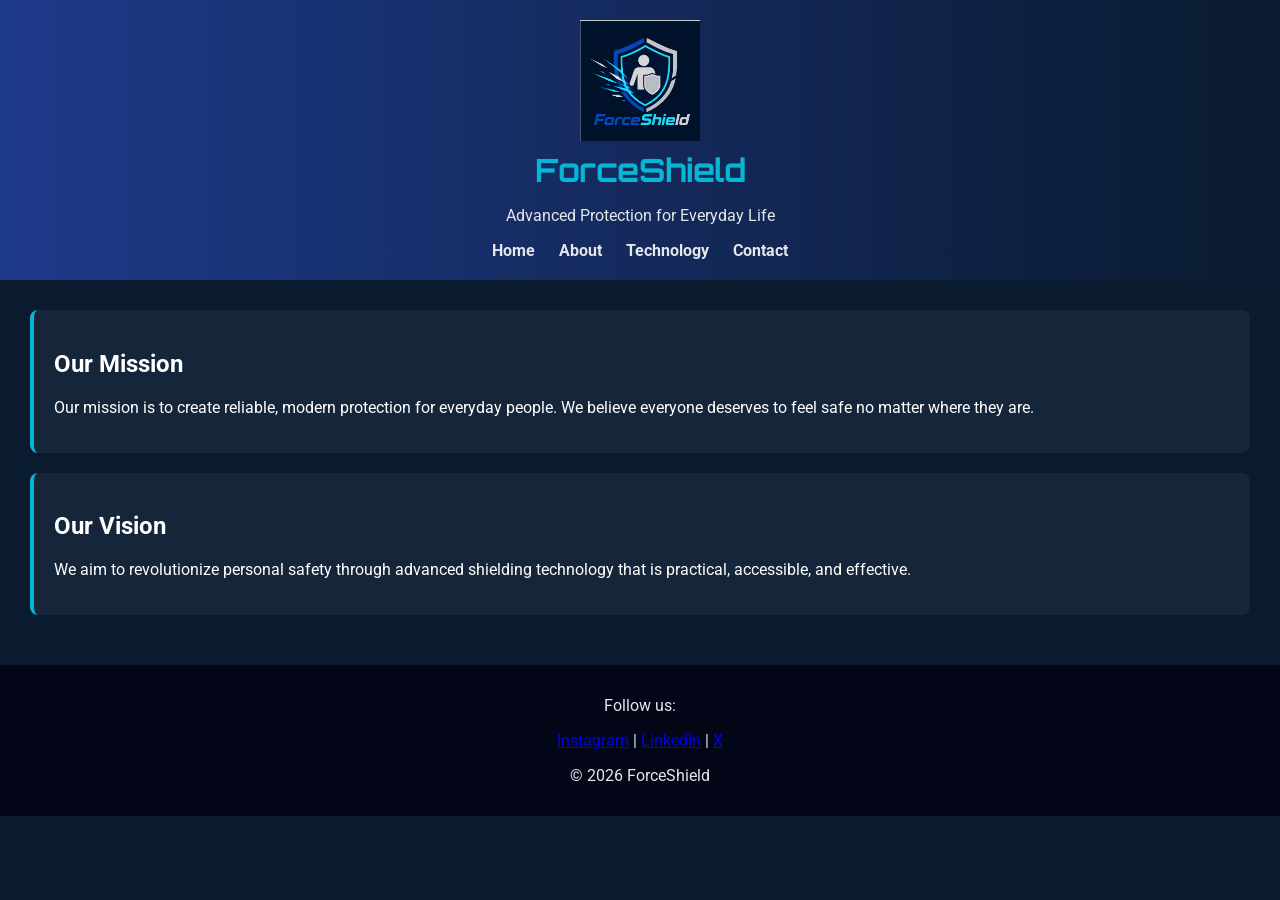
==== about.html @ 76e5e792 "uploaded business website files" ====
<!DOCTYPE html>
<html lang="en">
<head>
<meta charset="UTF-8">
<title>ForceShield | About</title>
<link rel="stylesheet" href="style.css">
</head>
<body>

<header>
<img src="ForceShield.png" alt="ForceShield Logo" class="logo">
<h1>ForceShield</h1>
<p>Advanced Protection for Everyday Life</p>

<nav>
<a href="index.html">Home</a>
<a href="about.html">About</a>
<a href="services.html">Technology</a>
<a href="contact.html">Contact</a>
</nav>
</header>

<main>
<section>
<h2>Our Mission</h2>
<p>
Our mission is to create reliable, modern protection for everyday people.
We believe everyone deserves to feel safe no matter where they are.
</p>
</section>

<section>
<h2>Our Vision</h2>
<p>
We aim to revolutionize personal safety through advanced shielding technology
that is practical, accessible, and effective.
</p>
</section>
</main>

<footer>
<p>Follow us:</p>
<a href="#">Instagram</a> |
<a href="#">LinkedIn</a> |
<a href="#">X</a>
<p>© 2026 ForceShield</p>
</footer>

</body>
</html>
---- style.css ----
@import url('https://fonts.googleapis.com/css2?family=Orbitron:wght@500&family=Roboto&display=swap');

:root {
    --primary: #1E3A8A;
    --accent: #06B6D4;
    --neutral: #E5E7EB;
}

body {
    margin: 0;
    font-family: 'Roboto', sans-serif;
    background-color: #0a1a2f;
    color: white;
}

/* HEADER */
header {
    background: linear-gradient(90deg, var(--primary), #0a1a2f);
    text-align: center;
    padding: 20px;
}

.logo {
    width: 120px;
}

header h1 {
    font-family: 'Orbitron', sans-serif;
    color: var(--accent);
    margin: 5px 0;
}

header p {
    color: var(--neutral);
}

/* NAV */
nav a {
    color: var(--neutral);
    margin: 10px;
    text-decoration: none;
    font-weight: bold;
}

nav a:hover {
    color: var(--accent);
}

/* MAIN */
main {
    padding: 30px;
}

section {
    background-color: rgba(255,255,255,0.05);
    border-left: 4px solid var(--accent);
    padding: 20px;
    margin-bottom: 20px;
    border-radius: 8px;
}

/* FORM */
form input, form textarea {
    width: 100%;
    padding: 8px;
    margin-top: 5px;
}

button {
    background: var(--accent);
    color: black;
    border: none;
    padding: 10px 15px;
    cursor: pointer;
    font-weight: bold;
}

button:hover {
    background: #0891b2;
}

/* FOOTER */
footer {
    background-color: #020617;
    text-align: center;
    padding: 15px;
    color: var(--neutral);
}
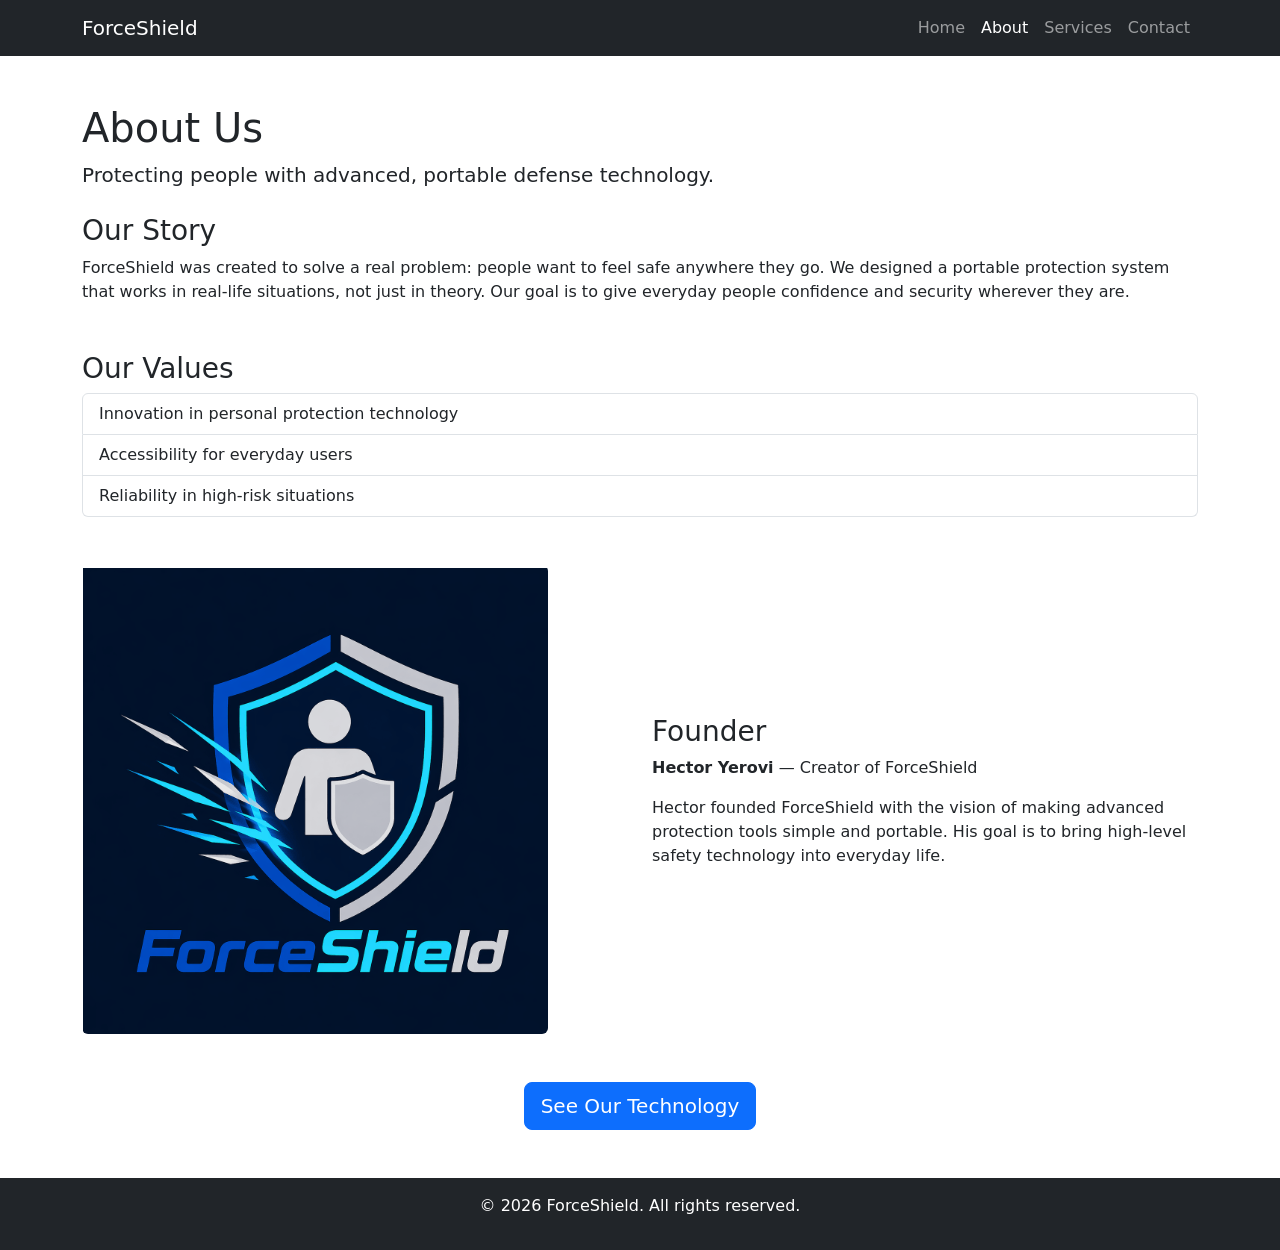
==== commit e0778da3: "Update about.html" ====
--- a/about.html
+++ b/about.html
@@ -3,48 +3,83 @@
 <head>
 <meta charset="UTF-8">
 <title>ForceShield | About</title>
-<link rel="stylesheet" href="style.css">
+<link href="https://cdn.jsdelivr.net/npm/bootstrap@5.3.0/dist/css/bootstrap.min.css" rel="stylesheet">
 </head>
+
 <body>
 
-<header>
-<img src="ForceShield.png" alt="ForceShield Logo" class="logo">
-<h1>ForceShield</h1>
-<p>Advanced Protection for Everyday Life</p>
+<!-- Navbar -->
+<nav class="navbar navbar-expand-lg navbar-dark bg-dark">
+  <div class="container">
+    <a class="navbar-brand" href="index.html">ForceShield</a>
 
-<nav>
-<a href="index.html">Home</a>
-<a href="about.html">About</a>
-<a href="services.html">Technology</a>
-<a href="contact.html">Contact</a>
+    <ul class="navbar-nav ms-auto">
+      <li class="nav-item"><a class="nav-link" href="index.html">Home</a></li>
+      <li class="nav-item"><a class="nav-link active" href="about.html">About</a></li>
+      <li class="nav-item"><a class="nav-link" href="services.html">Services</a></li>
+      <li class="nav-item"><a class="nav-link" href="contact.html">Contact</a></li>
+    </ul>
+  </div>
 </nav>
-</header>
 
-<main>
-<section>
-<h2>Our Mission</h2>
-<p>
-Our mission is to create reliable, modern protection for everyday people.
-We believe everyone deserves to feel safe no matter where they are.
-</p>
-</section>
+<!-- Page Header -->
+<div class="container mt-5">
+  <h1>About Us</h1>
+  <p class="lead">Protecting people with advanced, portable defense technology.</p>
+</div>
 
-<section>
-<h2>Our Vision</h2>
-<p>
-We aim to revolutionize personal safety through advanced shielding technology
-that is practical, accessible, and effective.
-</p>
-</section>
-</main>
+<!-- Origin Story -->
+<div class="container mt-4">
+  <h3>Our Story</h3>
+  <p>
+    ForceShield was created to solve a real problem: people want to feel safe anywhere they go.
+    We designed a portable protection system that works in real-life situations, not just in theory.
+    Our goal is to give everyday people confidence and security wherever they are.
+  </p>
+</div>
 
-<footer>
-<p>Follow us:</p>
-<a href="#">Instagram</a> |
-<a href="#">LinkedIn</a> |
-<a href="#">X</a>
-<p>© 2026 ForceShield</p>
+<!-- Mission / Values -->
+<div class="container mt-5">
+  <h3>Our Values</h3>
+
+  <ul class="list-group">
+    <li class="list-group-item">Innovation in personal protection technology</li>
+    <li class="list-group-item">Accessibility for everyday users</li>
+    <li class="list-group-item">Reliability in high-risk situations</li>
+  </ul>
+</div>
+
+<!-- Founder Section (Grid) -->
+<div class="container mt-5">
+  <div class="row align-items-center">
+   
+    <div class="col-md-6">
+      <img src="ForceShield.png" class="img-fluid rounded" alt="Founder">
+    </div>
+
+    <div class="col-md-6">
+      <h3>Founder</h3>
+      <p><strong>Hector Yerovi</strong> — Creator of ForceShield</p>
+      <p>
+        Hector founded ForceShield with the vision of making advanced protection tools simple and portable.
+        His goal is to bring high-level safety technology into everyday life.
+      </p>
+    </div>
+
+  </div>
+</div>
+
+<!-- CTA -->
+<div class="container text-center mt-5">
+  <a href="services.html" class="btn btn-primary btn-lg">
+    See Our Technology
+  </a>
+</div>
+
+<!-- Footer -->
+<footer class="bg-dark text-white text-center p-3 mt-5">
+  <p>© 2026 ForceShield. All rights reserved.</p>
 </footer>
 
 </body>
-</html>+</html>
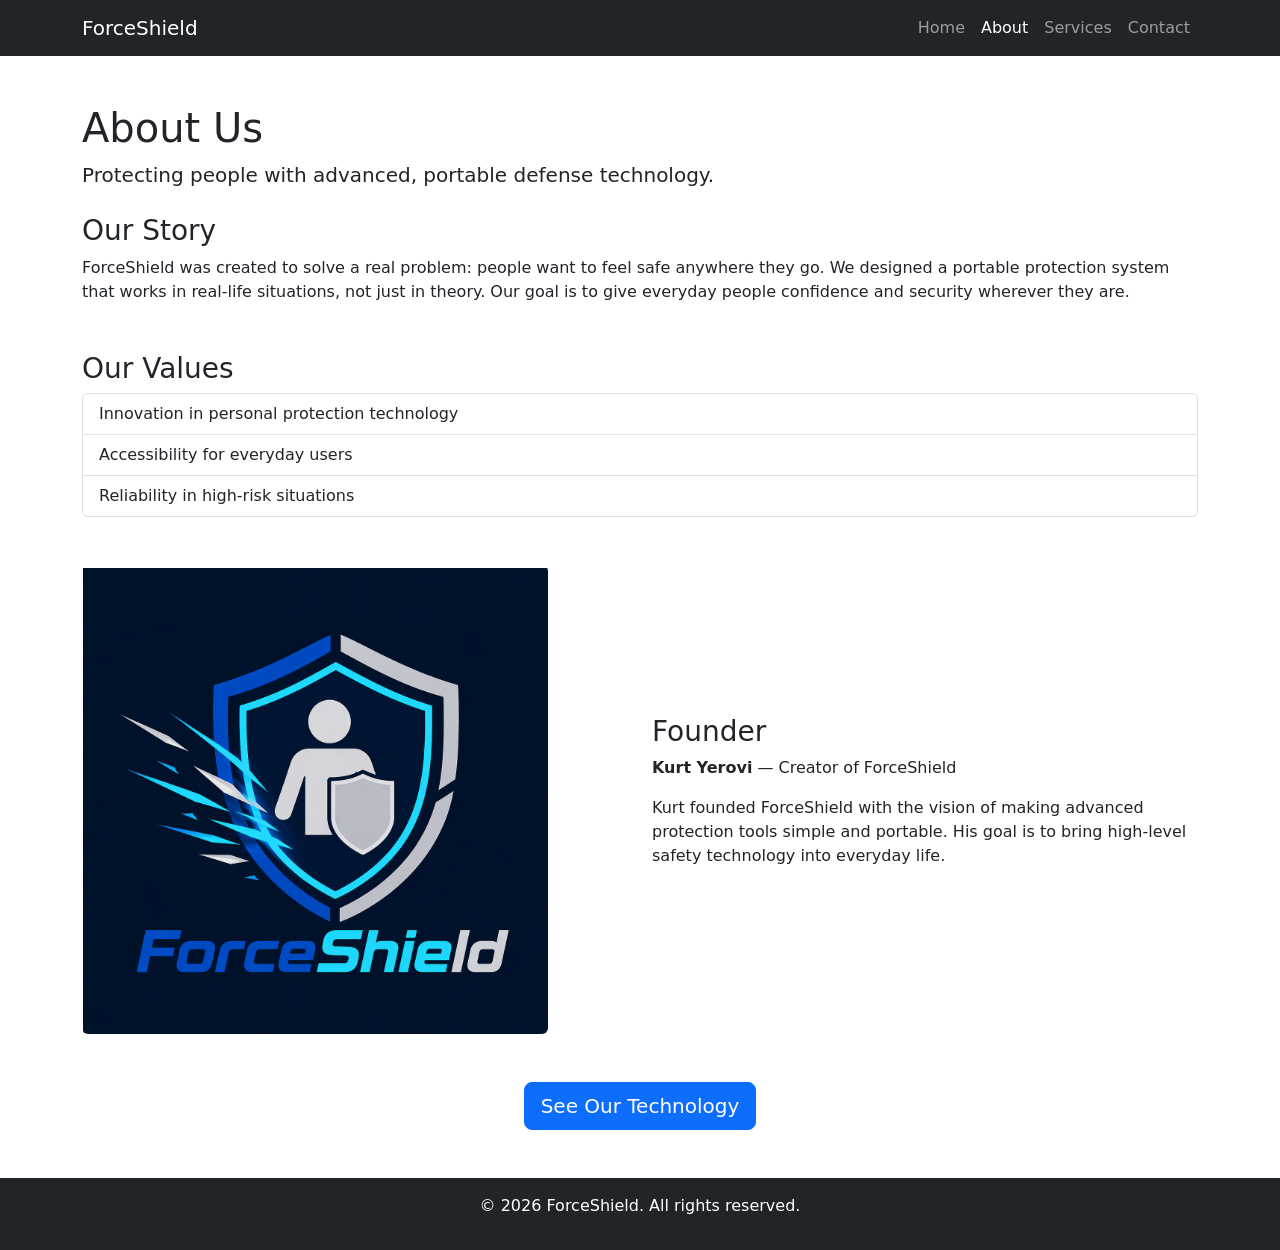
==== commit 8152bfef: "Update about.html" ====
--- a/about.html
+++ b/about.html
@@ -59,9 +59,9 @@
 
     <div class="col-md-6">
       <h3>Founder</h3>
-      <p><strong>Hector Yerovi</strong> — Creator of ForceShield</p>
+      <p><strong>Kurt Yerovi</strong> — Creator of ForceShield</p>
       <p>
-        Hector founded ForceShield with the vision of making advanced protection tools simple and portable.
+        Kurt founded ForceShield with the vision of making advanced protection tools simple and portable.
         His goal is to bring high-level safety technology into everyday life.
       </p>
     </div>
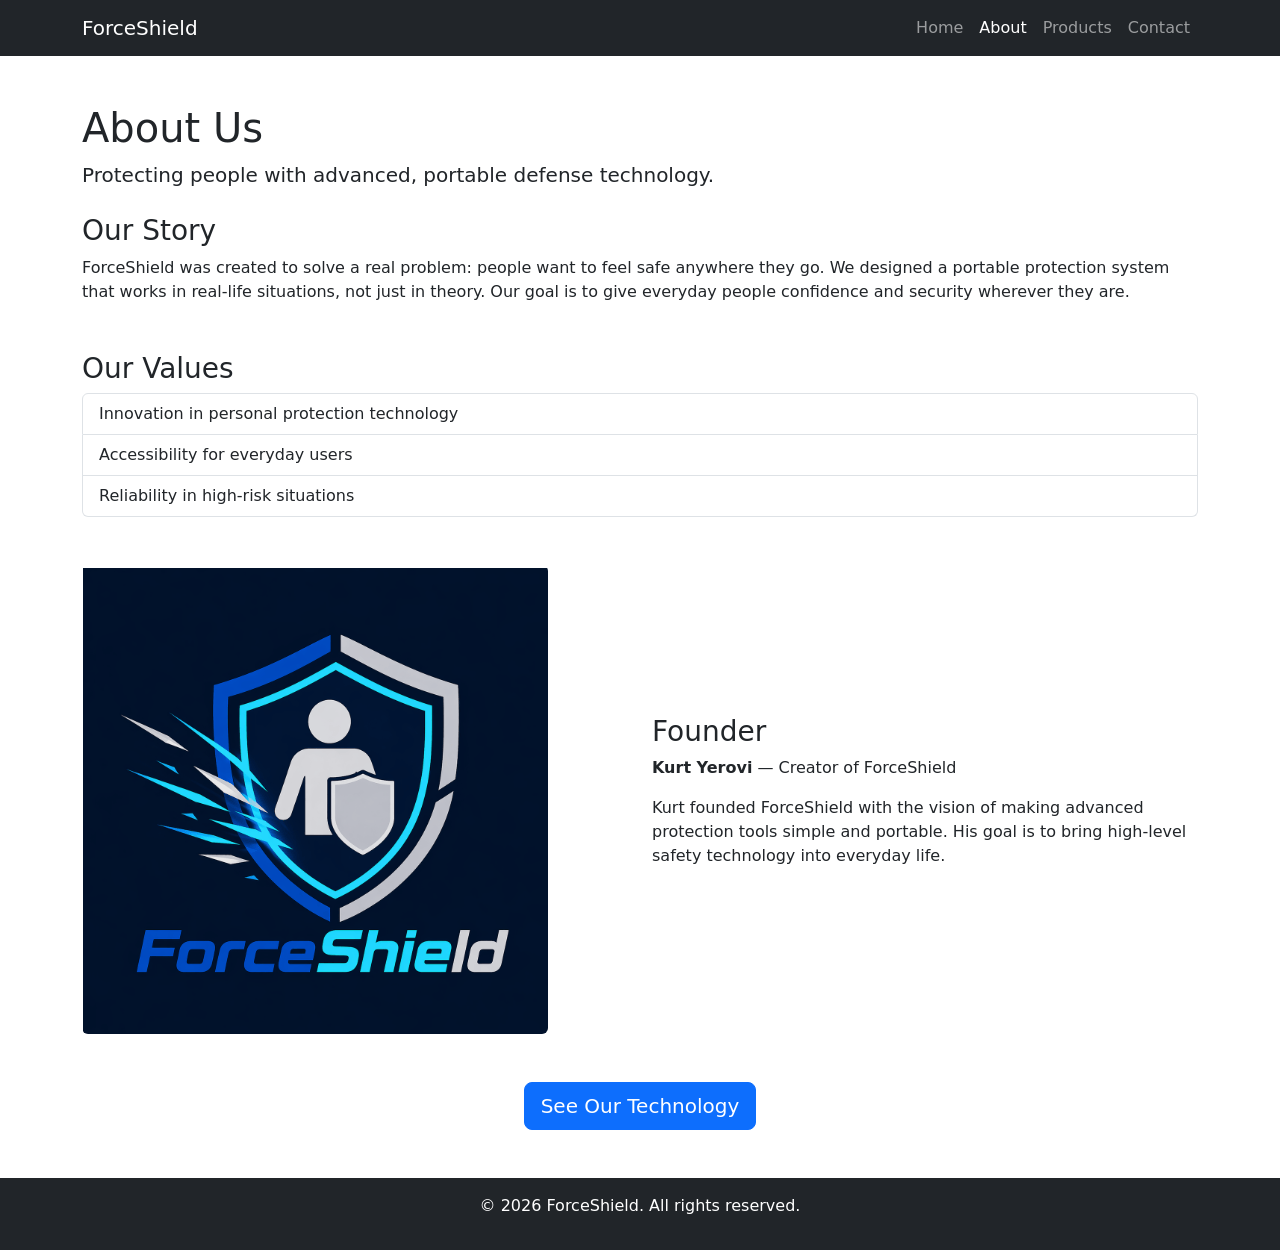
==== commit 564fdf67: "Update about.html" ====
--- a/about.html
+++ b/about.html
@@ -16,7 +16,7 @@
     <ul class="navbar-nav ms-auto">
       <li class="nav-item"><a class="nav-link" href="index.html">Home</a></li>
       <li class="nav-item"><a class="nav-link active" href="about.html">About</a></li>
-      <li class="nav-item"><a class="nav-link" href="services.html">Services</a></li>
+      <li class="nav-item"><a class="nav-link" href="services.html">Products</a></li>
       <li class="nav-item"><a class="nav-link" href="contact.html">Contact</a></li>
     </ul>
   </div>
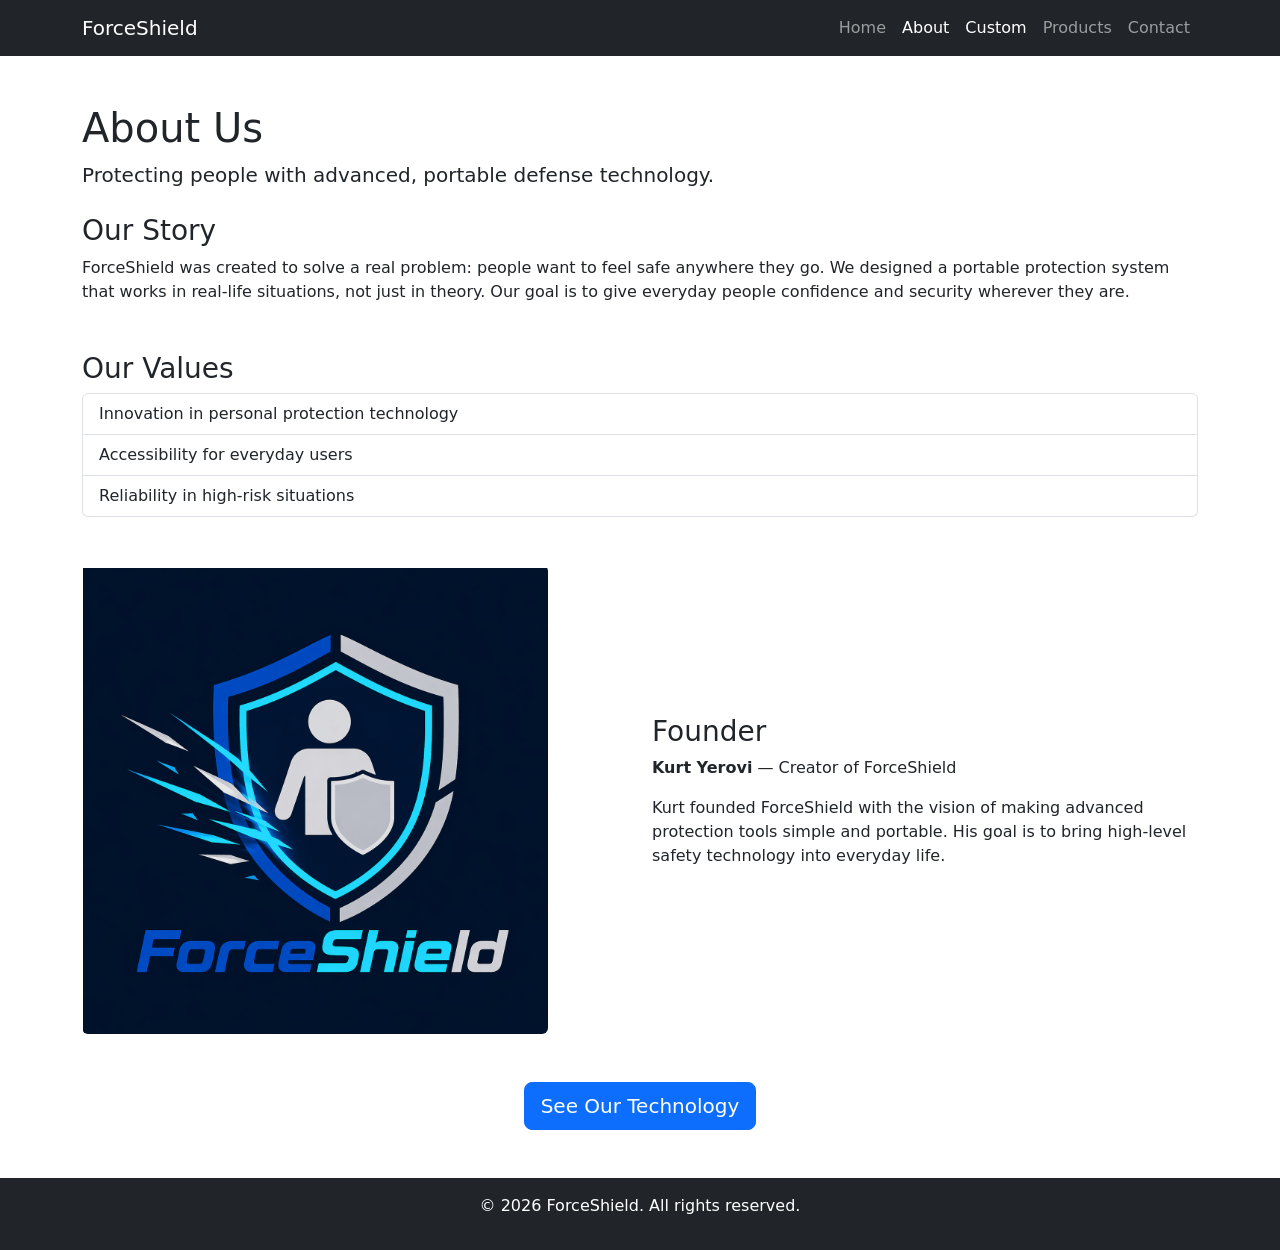
==== commit f30281ed: "Update about.html" ====
--- a/about.html
+++ b/about.html
@@ -16,6 +16,7 @@
     <ul class="navbar-nav ms-auto">
       <li class="nav-item"><a class="nav-link" href="index.html">Home</a></li>
       <li class="nav-item"><a class="nav-link active" href="about.html">About</a></li>
+       <a class="nav-link d-inline active" href="business.html">Custom</a>
       <li class="nav-item"><a class="nav-link" href="services.html">Products</a></li>
       <li class="nav-item"><a class="nav-link" href="contact.html">Contact</a></li>
     </ul>
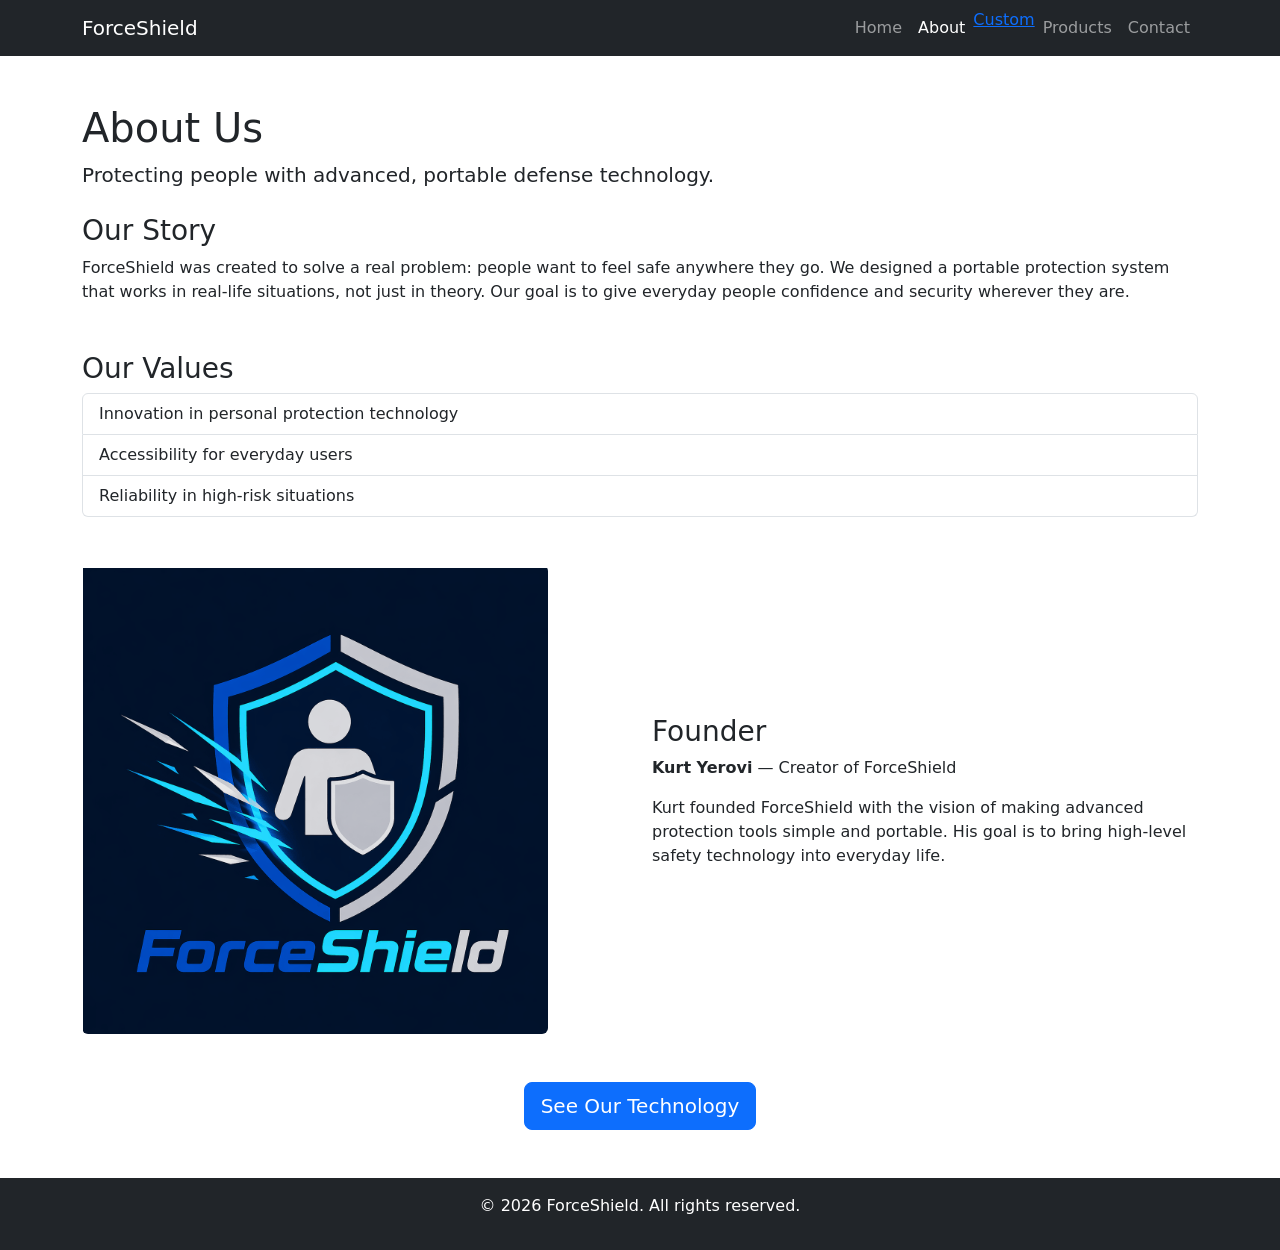
==== commit 84b8b40a: "Update about.html" ====
--- a/about.html
+++ b/about.html
@@ -16,7 +16,7 @@
     <ul class="navbar-nav ms-auto">
       <li class="nav-item"><a class="nav-link" href="index.html">Home</a></li>
       <li class="nav-item"><a class="nav-link active" href="about.html">About</a></li>
-       <a class="nav-link d-inline active" href="business.html">Custom</a>
+       <li class="nav-item"><a class="nav-item" href="business.html">Custom</a>
       <li class="nav-item"><a class="nav-link" href="services.html">Products</a></li>
       <li class="nav-item"><a class="nav-link" href="contact.html">Contact</a></li>
     </ul>
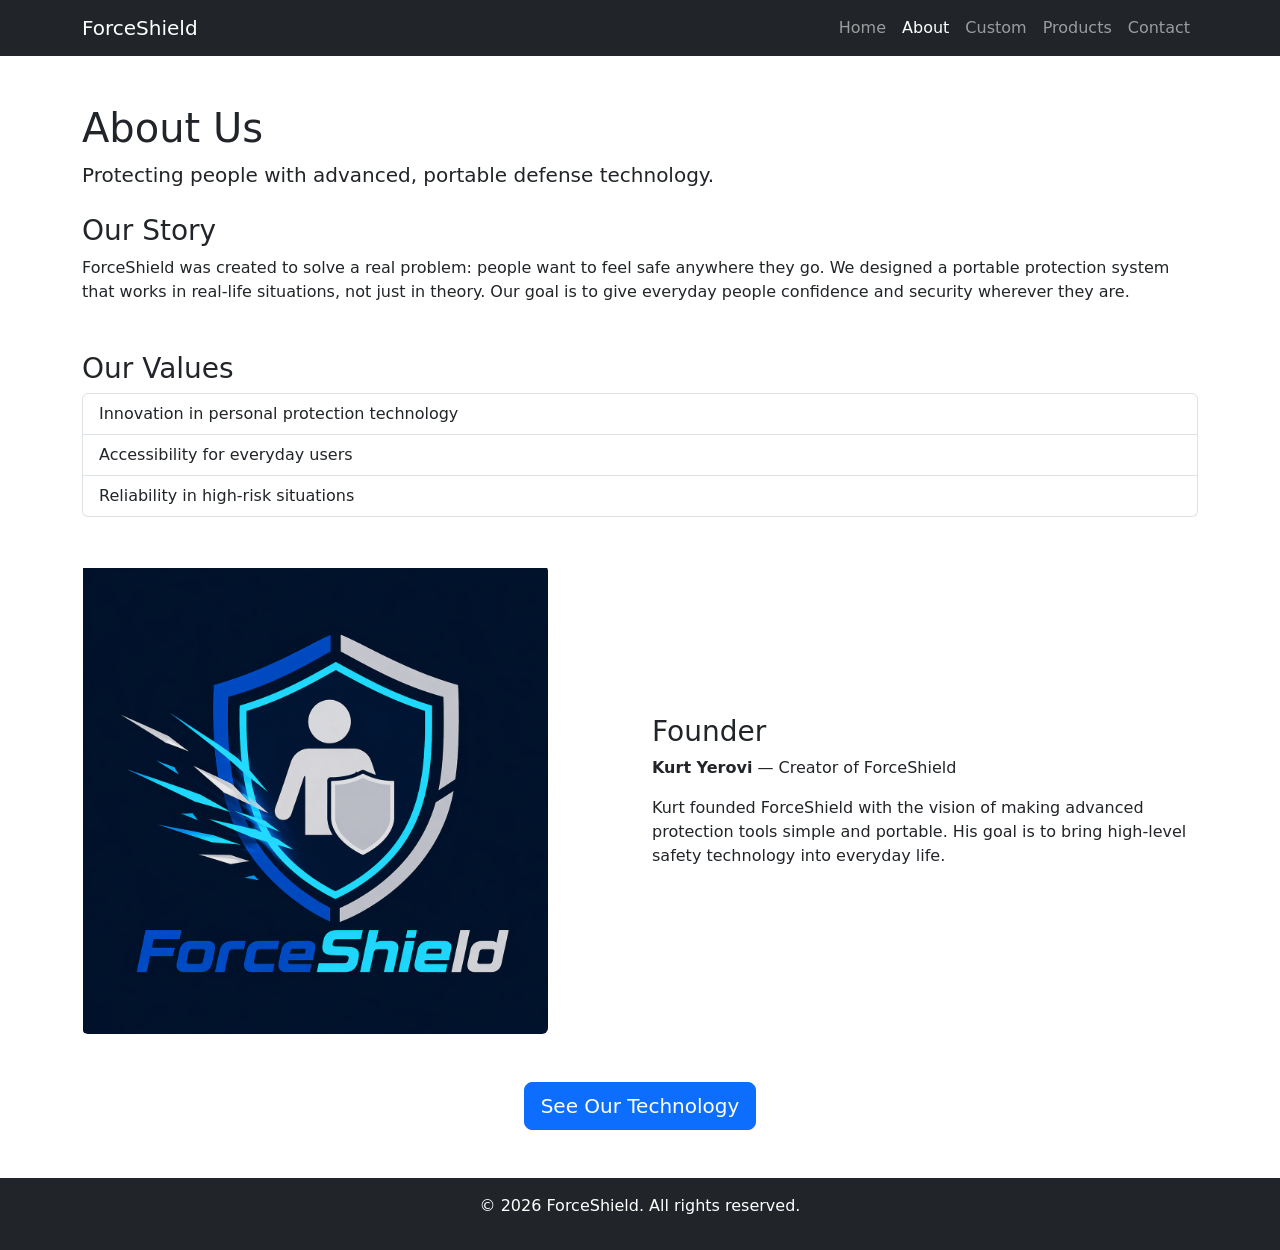
==== commit 2c8e6da7: "Update about.html" ====
--- a/about.html
+++ b/about.html
@@ -16,7 +16,7 @@
     <ul class="navbar-nav ms-auto">
       <li class="nav-item"><a class="nav-link" href="index.html">Home</a></li>
       <li class="nav-item"><a class="nav-link active" href="about.html">About</a></li>
-       <li class="nav-item"><a class="nav-item" href="business.html">Custom</a>
+       <li class="nav-item"><a class="nav-link" href="business.html">Custom</a>
       <li class="nav-item"><a class="nav-link" href="services.html">Products</a></li>
       <li class="nav-item"><a class="nav-link" href="contact.html">Contact</a></li>
     </ul>
